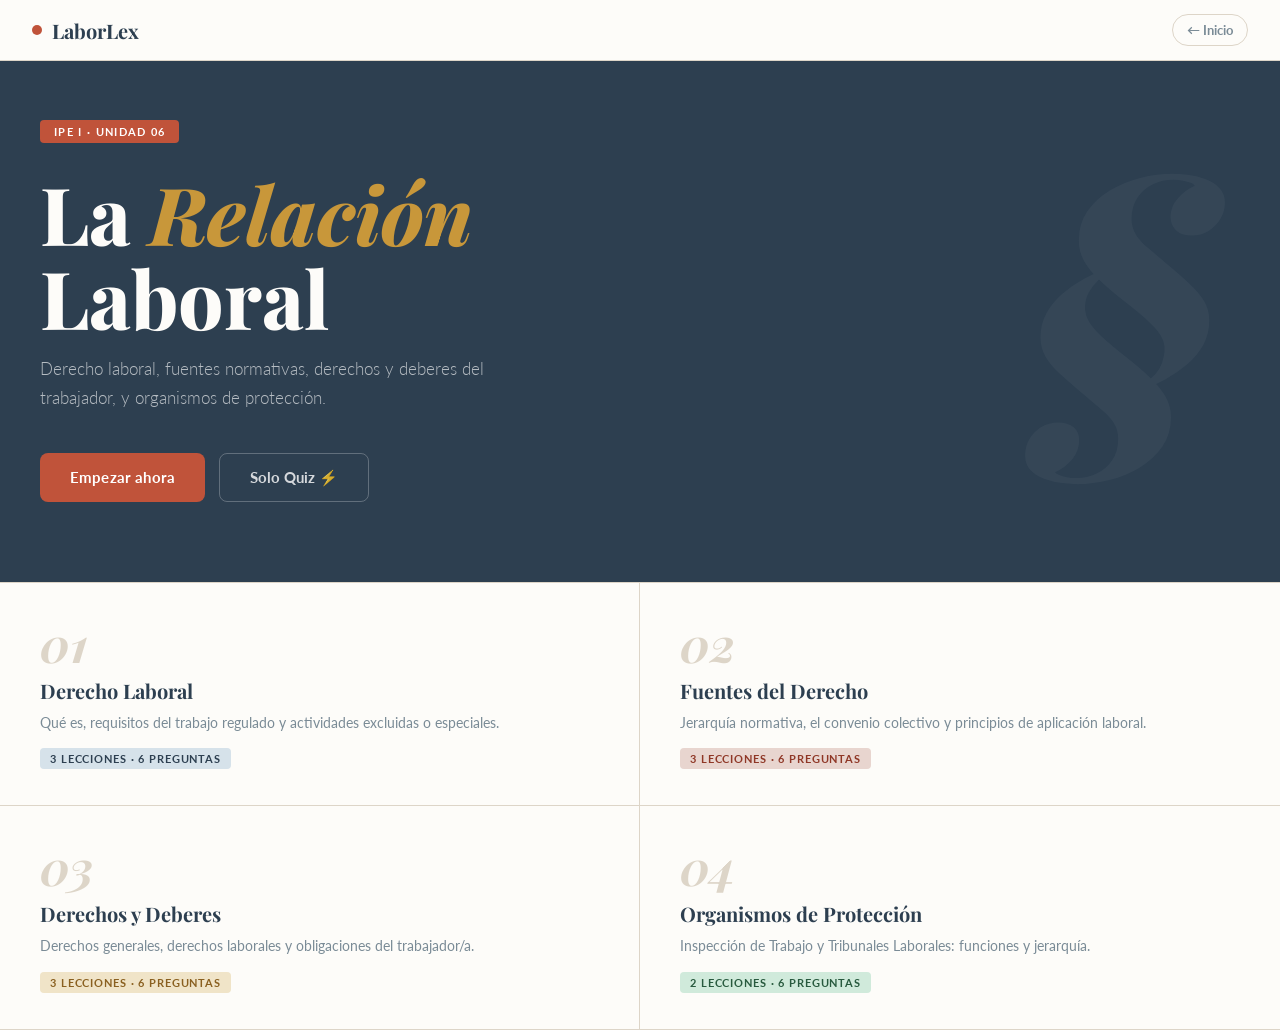
==== relacion-laboral.html @ 154d4c30 "Add files via upload" ====
<!DOCTYPE html>
<html lang="es">
<head>
<meta charset="UTF-8">
<meta name="viewport" content="width=device-width, initial-scale=1.0">
<title>LaborLex — La Relación Laboral</title>
<link href="https://fonts.googleapis.com/css2?family=Playfair+Display:ital,wght@0,700;0,800;1,700&family=Lato:wght@300;400;700&display=swap" rel="stylesheet">
<style>
  :root {
    --cream: #f5f0e8;
    --white: #fdfcf9;
    --terracotta: #c0533a;
    --terracotta-light: #e8d5cf;
    --terracotta-dark: #8f3726;
    --slate: #2d3f50;
    --slate-mid: #4a6070;
    --slate-light: #d6e2ea;
    --gold: #c8973a;
    --gold-light: #f0e4c8;
    --green: #3a7d5a;
    --green-light: #d0eadb;
    --text: #1e2a35;
    --muted: #7a8b96;
    --border: #ddd5c8;
    --radius: 12px;
  }

  *, *::before, *::after { box-sizing: border-box; margin: 0; padding: 0; }

  html, body { height: 100%; }

  body {
    font-family: 'Lato', sans-serif;
    background: var(--cream);
    color: var(--text);
    min-height: 100vh;
    overflow-x: hidden;
  }

  /* Subtle paper texture via repeating gradient */
  body::before {
    content: '';
    position: fixed; inset: 0;
    background-image: repeating-linear-gradient(
      0deg, transparent, transparent 24px,
      rgba(0,0,0,0.018) 24px, rgba(0,0,0,0.018) 25px
    );
    pointer-events: none; z-index: 0;
  }

  /* ===== SCREENS ===== */
  .screen { display: none; position: relative; z-index: 1; }

  #home.active { display: flex; flex-direction: column; }
  #mode-select.active { display: flex; flex-direction: column; align-items: center; justify-content: center; min-height: 100vh; padding: 80px 20px; }
  #topic-select.active { display: flex; flex-direction: column; align-items: center; justify-content: center; min-height: 100vh; padding: 80px 20px; }
  #lesson-screen.active { display: block; }
  #quiz-screen.active { display: block; }
  #results-screen.active { display: flex; flex-direction: column; align-items: center; justify-content: center; min-height: 100vh; padding: 80px 20px; text-align: center; }

  /* ===== NAV ===== */
  .top-nav {
    position: fixed; top: 0; left: 0; right: 0; z-index: 100;
    background: var(--white);
    border-bottom: 1px solid var(--border);
    padding: 14px 32px;
    display: flex; align-items: center; justify-content: space-between;
  }
  .nav-brand {
    font-family: 'Playfair Display', serif;
    font-size: 20px; font-weight: 700;
    color: var(--slate);
    display: flex; align-items: center; gap: 10px;
  }
  .nav-brand .brand-dot {
    width: 10px; height: 10px; border-radius: 50%;
    background: var(--terracotta);
  }
  .nav-back {
    font-size: 14px; color: var(--muted); cursor: pointer;
    background: none; border: 1px solid var(--border);
    padding: 7px 16px; border-radius: 100px;
    font-family: 'Lato', sans-serif; font-weight: 700;
    transition: all 0.15s; display: none;
  }
  .nav-back:hover { border-color: var(--terracotta); color: var(--terracotta); }
  .nav-back.visible { display: block; }
  .nav-home {
    font-size: 13px; color: var(--muted); text-decoration: none;
    border: 1px solid var(--border); padding: 7px 14px; border-radius: 100px;
    font-family: 'Lato', sans-serif; font-weight: 700;
    transition: all 0.15s; display: flex; align-items: center; gap: 6px;
  }
  .nav-home:hover { border-color: var(--terracotta); color: var(--terracotta); }

  /* ===== HOME ===== */
  #home {
    min-height: 100vh;
  }

  .home-hero {
    background: var(--slate);
    padding: 120px 40px 80px;
    color: var(--white);
    position: relative; overflow: hidden;
  }
  .home-hero::after {
    content: '§';
    position: absolute; right: 60px; top: 50%;
    transform: translateY(-50%);
    font-family: 'Playfair Display', serif;
    font-size: 320px; font-weight: 800; font-style: italic;
    color: rgba(255,255,255,0.04);
    pointer-events: none; line-height: 1;
    user-select: none;
  }
  .hero-label {
    display: inline-block;
    background: var(--terracotta);
    color: #fff; font-size: 11px; font-weight: 700;
    letter-spacing: 0.12em; text-transform: uppercase;
    padding: 5px 14px; border-radius: 4px;
    margin-bottom: 28px;
    animation: fadeUp 0.5s ease both;
  }
  .hero-title {
    font-family: 'Playfair Display', serif;
    font-size: clamp(40px, 7vw, 80px);
    font-weight: 800; line-height: 1.05;
    max-width: 700px;
    margin-bottom: 16px;
    animation: fadeUp 0.5s 0.1s ease both;
  }
  .hero-title em { font-style: italic; color: var(--gold); }
  .hero-subtitle {
    font-size: 17px; font-weight: 300;
    color: rgba(255,255,255,0.65); max-width: 480px;
    line-height: 1.7; margin-bottom: 40px;
    animation: fadeUp 0.5s 0.2s ease both;
  }
  .hero-cta {
    display: flex; gap: 14px; flex-wrap: wrap;
    animation: fadeUp 0.5s 0.3s ease both;
  }

  .btn-primary {
    background: var(--terracotta); color: #fff;
    font-family: 'Lato', sans-serif; font-size: 15px; font-weight: 700;
    padding: 14px 30px; border-radius: 8px; border: none; cursor: pointer;
    transition: background 0.15s, transform 0.15s;
    letter-spacing: 0.01em;
  }
  .btn-primary:hover { background: var(--terracotta-dark); transform: translateY(-1px); }

  .btn-outline {
    background: transparent; color: rgba(255,255,255,0.8);
    font-family: 'Lato', sans-serif; font-size: 15px; font-weight: 700;
    padding: 14px 30px; border-radius: 8px;
    border: 1px solid rgba(255,255,255,0.25); cursor: pointer;
    transition: all 0.15s;
  }
  .btn-outline:hover { border-color: rgba(255,255,255,0.6); color: #fff; }

  .home-grid {
    display: grid; grid-template-columns: repeat(2, 1fr);
    gap: 0; border-top: 1px solid var(--border);
  }
  @media(max-width: 640px) { .home-grid { grid-template-columns: 1fr; } }

  .home-topic {
    padding: 36px 40px;
    border-right: 1px solid var(--border);
    border-bottom: 1px solid var(--border);
    cursor: pointer; transition: background 0.15s;
    background: var(--white);
  }
  .home-topic:nth-child(even) { border-right: none; }
  .home-topic:hover { background: var(--cream); }

  .ht-num {
    font-family: 'Playfair Display', serif;
    font-size: 48px; font-weight: 700; font-style: italic;
    color: var(--border); line-height: 1; margin-bottom: 10px;
  }
  .ht-name {
    font-family: 'Playfair Display', serif;
    font-size: 20px; font-weight: 700;
    color: var(--slate); margin-bottom: 8px;
  }
  .ht-desc { font-size: 14px; color: var(--muted); line-height: 1.6; }
  .ht-tag {
    display: inline-block; margin-top: 14px;
    font-size: 11px; font-weight: 700; letter-spacing: 0.08em;
    text-transform: uppercase; padding: 4px 10px; border-radius: 4px;
  }

  /* ===== MODE SELECT ===== */
  .section-eyebrow {
    font-size: 11px; font-weight: 700; letter-spacing: 0.12em;
    text-transform: uppercase; color: var(--terracotta);
    margin-bottom: 14px;
  }
  .section-title {
    font-family: 'Playfair Display', serif;
    font-size: clamp(28px, 5vw, 44px); font-weight: 800;
    color: var(--slate); margin-bottom: 8px; line-height: 1.15;
  }
  .section-sub { font-size: 16px; color: var(--muted); margin-bottom: 48px; font-weight: 300; }

  .mode-cards {
    display: grid; grid-template-columns: repeat(auto-fit, minmax(260px, 1fr));
    gap: 20px; max-width: 680px; width: 100%;
  }

  .mode-card {
    background: var(--white); border: 2px solid var(--border);
    border-radius: var(--radius); padding: 36px 30px;
    cursor: pointer; text-align: left;
    transition: all 0.2s;
  }
  .mode-card:hover { transform: translateY(-4px); box-shadow: 0 16px 40px rgba(45,63,80,0.12); }
  .mode-card.learn:hover { border-color: var(--slate); }
  .mode-card.quiz:hover { border-color: var(--terracotta); }

  .mode-icon { font-size: 36px; margin-bottom: 18px; }
  .mode-name {
    font-family: 'Playfair Display', serif;
    font-size: 22px; font-weight: 700; color: var(--slate); margin-bottom: 8px;
  }
  .mode-desc { font-size: 14px; color: var(--muted); line-height: 1.7; }
  .mode-pill {
    display: inline-block; margin-top: 18px;
    font-size: 11px; font-weight: 700; letter-spacing: 0.08em;
    text-transform: uppercase; padding: 5px 12px; border-radius: 4px;
  }
  .learn .mode-pill { background: var(--slate-light); color: var(--slate); }
  .quiz .mode-pill { background: var(--terracotta-light); color: var(--terracotta-dark); }

  /* ===== TOPIC SELECT ===== */
  .topic-grid {
    display: grid; grid-template-columns: repeat(auto-fit, minmax(240px, 1fr));
    gap: 16px; max-width: 840px; width: 100%; margin-top: 0;
  }

  .topic-card {
    background: var(--white); border: 2px solid var(--border);
    border-radius: var(--radius); padding: 28px 24px;
    cursor: pointer; transition: all 0.2s; position: relative; overflow: hidden;
  }
  .topic-card::before {
    content: attr(data-num);
    position: absolute; right: 16px; bottom: 8px;
    font-family: 'Playfair Display', serif; font-size: 72px; font-weight: 800;
    color: rgba(0,0,0,0.04); line-height: 1; pointer-events: none;
    user-select: none;
  }
  .topic-card:hover { transform: translateY(-3px); box-shadow: 0 12px 32px rgba(45,63,80,0.1); }
  .topic-card[data-color="slate"]:hover { border-color: var(--slate); }
  .topic-card[data-color="terra"]:hover { border-color: var(--terracotta); }
  .topic-card[data-color="gold"]:hover { border-color: var(--gold); }
  .topic-card[data-color="green"]:hover { border-color: var(--green); }

  .tc-icon { font-size: 30px; margin-bottom: 14px; }
  .tc-name {
    font-family: 'Playfair Display', serif;
    font-size: 17px; font-weight: 700; color: var(--slate); margin-bottom: 6px;
  }
  .tc-desc { font-size: 13px; color: var(--muted); line-height: 1.6; }
  .tc-pills { display: flex; flex-wrap: wrap; gap: 6px; margin-top: 14px; }
  .tc-pill {
    font-size: 11px; padding: 3px 10px; border-radius: 4px;
    background: var(--cream); color: var(--muted); font-weight: 700;
    letter-spacing: 0.04em;
  }

  /* ===== LESSON ===== */
  #lesson-screen { padding: 90px 20px 60px; }

  .lesson-wrap { max-width: 720px; margin: 0 auto; }

  .lesson-progress-bar {
    position: fixed; top: 57px; left: 0; right: 0; z-index: 99;
    height: 4px; background: var(--border);
  }
  .lesson-progress-fill {
    height: 100%; background: var(--terracotta);
    transition: width 0.4s ease;
  }

  .lesson-meta {
    display: flex; align-items: center; justify-content: space-between;
    margin-bottom: 32px; padding-bottom: 20px;
    border-bottom: 1px solid var(--border);
  }
  .lesson-eyebrow {
    font-size: 11px; font-weight: 700; letter-spacing: 0.1em;
    text-transform: uppercase; color: var(--terracotta);
    display: flex; align-items: center; gap: 8px;
  }
  .lesson-eyebrow::before {
    content: ''; width: 20px; height: 2px; background: var(--terracotta);
    display: inline-block;
  }
  .lesson-counter { font-size: 13px; color: var(--muted); }

  .lesson-title {
    font-family: 'Playfair Display', serif;
    font-size: clamp(24px, 4vw, 36px); font-weight: 800;
    color: var(--slate); line-height: 1.2; margin-bottom: 28px;
  }

  .lesson-body { font-size: 16px; line-height: 1.85; color: #3a4a56; }
  .lesson-body p { margin-bottom: 18px; }
  .lesson-body strong { color: var(--slate); font-weight: 700; }
  .lesson-body ul { margin: 12px 0 18px 0; padding-left: 0; list-style: none; }
  .lesson-body ul li {
    padding: 6px 0 6px 22px; position: relative; font-size: 15px;
  }
  .lesson-body ul li::before {
    content: '—'; position: absolute; left: 0; color: var(--terracotta); font-weight: 700;
  }

  .callout {
    border-left: 3px solid var(--slate);
    background: var(--slate-light);
    border-radius: 0 8px 8px 0;
    padding: 16px 20px; margin: 20px 0;
    font-size: 14px; line-height: 1.7;
  }
  .callout.terra { border-color: var(--terracotta); background: var(--terracotta-light); }
  .callout.gold { border-color: var(--gold); background: var(--gold-light); }
  .callout.green { border-color: var(--green); background: var(--green-light); }
  .callout strong { display: block; margin-bottom: 4px; }

  .definition-box {
    background: var(--white); border: 1px solid var(--border);
    border-top: 3px solid var(--gold);
    border-radius: 8px; padding: 20px 24px; margin: 20px 0;
  }
  .definition-box .def-term {
    font-family: 'Playfair Display', serif; font-weight: 700;
    font-size: 16px; color: var(--slate); margin-bottom: 6px;
  }
  .definition-box .def-text { font-size: 14px; color: var(--muted); line-height: 1.7; }

  .grid-2 {
    display: grid; grid-template-columns: 1fr 1fr; gap: 12px; margin: 18px 0;
  }
  @media(max-width: 560px) { .grid-2 { grid-template-columns: 1fr; } }
  .grid-item {
    background: var(--white); border: 1px solid var(--border);
    border-radius: 8px; padding: 16px;
  }
  .grid-item .gi-label {
    font-size: 11px; font-weight: 700; letter-spacing: 0.08em;
    text-transform: uppercase; color: var(--muted); margin-bottom: 8px;
  }
  .grid-item .gi-content { font-size: 14px; line-height: 1.6; color: var(--slate); }

  .lesson-nav {
    display: flex; justify-content: space-between; align-items: center;
    margin-top: 40px; padding-top: 28px; border-top: 1px solid var(--border);
    gap: 12px;
  }
  .btn-lesson {
    font-family: 'Lato', sans-serif; font-size: 14px; font-weight: 700;
    padding: 12px 24px; border-radius: 8px; cursor: pointer; transition: all 0.15s;
  }
  .btn-lesson.prev {
    background: transparent; border: 1px solid var(--border); color: var(--muted);
  }
  .btn-lesson.prev:hover { border-color: var(--slate); color: var(--slate); }
  .btn-lesson.prev:disabled { opacity: 0.3; cursor: not-allowed; }
  .btn-lesson.next {
    background: var(--slate); border: 1px solid var(--slate); color: #fff;
  }
  .btn-lesson.next:hover { background: var(--terracotta); border-color: var(--terracotta); }
  .btn-lesson.go-quiz {
    background: var(--terracotta); border: 1px solid var(--terracotta); color: #fff;
  }
  .btn-lesson.go-quiz:hover { background: var(--terracotta-dark); border-color: var(--terracotta-dark); }

  /* ===== QUIZ ===== */
  #quiz-screen { padding: 90px 20px 60px; }
  .quiz-wrap { max-width: 680px; margin: 0 auto; }

  .quiz-header {
    display: flex; justify-content: space-between; align-items: center;
    margin-bottom: 32px; padding-bottom: 20px;
    border-bottom: 1px solid var(--border);
  }
  .quiz-topic { font-size: 13px; font-weight: 700; color: var(--muted); text-transform: uppercase; letter-spacing: 0.08em; }
  .quiz-score {
    font-family: 'Playfair Display', serif;
    font-size: 15px; font-weight: 700; color: var(--green);
  }

  .quiz-q-num {
    font-size: 12px; color: var(--muted); margin-bottom: 12px;
    font-weight: 700; letter-spacing: 0.06em; text-transform: uppercase;
  }
  .quiz-question {
    font-family: 'Playfair Display', serif;
    font-size: clamp(18px, 3vw, 24px); font-weight: 700;
    color: var(--slate); line-height: 1.4; margin-bottom: 30px;
  }

  .options { display: flex; flex-direction: column; gap: 10px; }
  .option-btn {
    background: var(--white); border: 2px solid var(--border);
    color: var(--text); font-family: 'Lato', sans-serif;
    font-size: 15px; font-weight: 400;
    padding: 14px 18px; border-radius: 8px;
    cursor: pointer; text-align: left; transition: all 0.15s;
    display: flex; align-items: flex-start; gap: 14px;
  }
  .opt-letter {
    width: 26px; height: 26px; border-radius: 4px; flex-shrink: 0;
    background: var(--cream); border: 1px solid var(--border);
    display: flex; align-items: center; justify-content: center;
    font-family: 'Playfair Display', serif; font-size: 13px; font-weight: 700;
    transition: all 0.15s;
  }
  .option-btn:hover:not(:disabled) { border-color: var(--slate); background: var(--cream); }
  .option-btn:hover:not(:disabled) .opt-letter { background: var(--slate); color: #fff; border-color: var(--slate); }
  .option-btn.correct { border-color: var(--green) !important; background: var(--green-light) !important; }
  .option-btn.correct .opt-letter { background: var(--green) !important; border-color: var(--green) !important; color: #fff !important; }
  .option-btn.wrong { border-color: var(--terracotta) !important; background: var(--terracotta-light) !important; }
  .option-btn.wrong .opt-letter { background: var(--terracotta) !important; border-color: var(--terracotta) !important; color: #fff !important; }
  .option-btn:disabled { cursor: not-allowed; }

  .feedback-box {
    margin-top: 18px; padding: 16px 20px;
    border-radius: 8px; font-size: 14px; line-height: 1.7;
    display: none; border: 1px solid;
  }
  .feedback-box.correct { background: var(--green-light); border-color: rgba(58,125,90,0.3); color: #285a3e; }
  .feedback-box.wrong { background: var(--terracotta-light); border-color: rgba(192,83,58,0.3); color: var(--terracotta-dark); }
  .feedback-box strong { display: block; margin-bottom: 4px; }

  .quiz-next-btn {
    margin-top: 22px; width: 100%;
    background: var(--slate); border: none; border-radius: 8px;
    color: #fff; font-family: 'Lato', sans-serif;
    font-size: 15px; font-weight: 700;
    padding: 15px; cursor: pointer; display: none;
    transition: background 0.15s;
  }
  .quiz-next-btn:hover { background: var(--terracotta); }

  /* ===== RESULTS ===== */
  .score-circle {
    width: 150px; height: 150px; margin: 0 auto 32px;
    position: relative;
  }
  .score-circle svg { width: 100%; height: 100%; transform: rotate(-90deg); }
  .score-circle circle { fill: none; stroke-width: 10; stroke-linecap: round; }
  .score-circle .ring-bg { stroke: var(--border); }
  .score-circle .ring-fg { stroke: var(--green); stroke-dasharray: 408; transition: stroke-dashoffset 1s ease; }
  .score-num {
    position: absolute; top: 50%; left: 50%; transform: translate(-50%, -50%);
    font-family: 'Playfair Display', serif; font-size: 32px; font-weight: 800; color: var(--slate);
  }

  .result-title {
    font-family: 'Playfair Display', serif;
    font-size: 36px; font-weight: 800; color: var(--slate); margin-bottom: 10px;
  }
  .result-sub { font-size: 16px; color: var(--muted); font-weight: 300; margin-bottom: 36px; }
  .result-actions { display: flex; gap: 14px; flex-wrap: wrap; justify-content: center; }
  .btn-result {
    font-family: 'Lato', sans-serif; font-size: 14px; font-weight: 700;
    padding: 13px 26px; border-radius: 8px; cursor: pointer; transition: all 0.15s;
  }
  .btn-result.primary { background: var(--terracotta); color: #fff; border: none; }
  .btn-result.primary:hover { background: var(--terracotta-dark); }
  .btn-result.secondary { background: transparent; border: 1px solid var(--border); color: var(--muted); }
  .btn-result.secondary:hover { border-color: var(--slate); color: var(--slate); }

  /* ===== ANIMATIONS ===== */
  @keyframes fadeUp {
    from { opacity: 0; transform: translateY(18px); }
    to { opacity: 1; transform: translateY(0); }
  }

  .anim { animation: fadeUp 0.4s ease both; }
</style>
</head>
<body>

<!-- TOP NAV -->
<nav class="top-nav">
  <div class="nav-brand"><span class="brand-dot"></span> LaborLex</div>
  <div style="display:flex;align-items:center;gap:10px">
    <a class="nav-home" href="index.html">← Inicio</a>
    <button class="nav-back" id="backBtn" onclick="goBack()">← Volver</button>
  </div>
</nav>

<!-- ===== HOME ===== -->
<div id="home" class="screen active">
  <div class="home-hero">
    <div class="hero-label">IPE I · Unidad 06</div>
    <h1 class="hero-title">La <em>Relación</em><br>Laboral</h1>
    <p class="hero-subtitle">Derecho laboral, fuentes normativas, derechos y deberes del trabajador, y organismos de protección.</p>
    <div class="hero-cta">
      <button class="btn-primary" onclick="showScreen('mode-select')">Empezar ahora</button>
      <button class="btn-outline" onclick="setMode('quiz'); showScreen('topic-select')">Solo Quiz ⚡</button>
    </div>
  </div>

  <div class="home-grid">
    <div class="home-topic" onclick="startLearnTopic(0)">
      <div class="ht-num">01</div>
      <div class="ht-name">Derecho Laboral</div>
      <p class="ht-desc">Qué es, requisitos del trabajo regulado y actividades excluidas o especiales.</p>
      <span class="ht-tag" style="background:var(--slate-light);color:var(--slate)">3 lecciones · 6 preguntas</span>
    </div>
    <div class="home-topic" onclick="startLearnTopic(1)">
      <div class="ht-num">02</div>
      <div class="ht-name">Fuentes del Derecho</div>
      <p class="ht-desc">Jerarquía normativa, el convenio colectivo y principios de aplicación laboral.</p>
      <span class="ht-tag" style="background:var(--terracotta-light);color:var(--terracotta-dark)">3 lecciones · 6 preguntas</span>
    </div>
    <div class="home-topic" onclick="startLearnTopic(2)">
      <div class="ht-num">03</div>
      <div class="ht-name">Derechos y Deberes</div>
      <p class="ht-desc">Derechos generales, derechos laborales y obligaciones del trabajador/a.</p>
      <span class="ht-tag" style="background:var(--gold-light);color:#8a6020">3 lecciones · 6 preguntas</span>
    </div>
    <div class="home-topic" onclick="startLearnTopic(3)">
      <div class="ht-num">04</div>
      <div class="ht-name">Organismos de Protección</div>
      <p class="ht-desc">Inspección de Trabajo y Tribunales Laborales: funciones y jerarquía.</p>
      <span class="ht-tag" style="background:var(--green-light);color:#285a3e">2 lecciones · 6 preguntas</span>
    </div>
  </div>
</div>

<!-- ===== MODE SELECT ===== -->
<div id="mode-select" class="screen">
  <div style="text-align:center;max-width:680px;width:100%">
    <p class="section-eyebrow">Modo de estudio</p>
    <h2 class="section-title">¿Cómo quieres<br>aprender hoy?</h2>
    <p class="section-sub">Elige tu forma de estudiar</p>
  </div>
  <div class="mode-cards">
    <div class="mode-card learn" onclick="showScreen('topic-select'); setMode('learn')">
      <div class="mode-icon">📖</div>
      <div class="mode-name">Lección + Quiz</div>
      <p class="mode-desc">Lee los apuntes interactivos paso a paso y consolida lo aprendido con preguntas al final.</p>
      <span class="mode-pill">Recomendado</span>
    </div>
    <div class="mode-card quiz" onclick="showScreen('topic-select'); setMode('quiz')">
      <div class="mode-icon">⚡</div>
      <div class="mode-name">Solo Quiz</div>
      <p class="mode-desc">Pon a prueba directamente tus conocimientos con preguntas tipo test con feedback inmediato.</p>
      <span class="mode-pill">Repaso rápido</span>
    </div>
  </div>
</div>

<!-- ===== TOPIC SELECT ===== -->
<div id="topic-select" class="screen">
  <div style="text-align:center;max-width:840px;width:100%;margin-bottom:36px">
    <p class="section-eyebrow">Selecciona un bloque</p>
    <h2 class="section-title">¿Qué tema quieres estudiar?</h2>
  </div>
  <div class="topic-grid">
    <div class="topic-card" data-color="slate" data-num="01" onclick="selectTopic(0)">
      <div class="tc-icon">⚖️</div>
      <div class="tc-name">Derecho Laboral</div>
      <p class="tc-desc">Definición, requisitos del trabajo regulado, exclusiones y relaciones especiales.</p>
      <div class="tc-pills"><span class="tc-pill">Estatuto</span><span class="tc-pill">Requisitos</span><span class="tc-pill">Exclusiones</span></div>
    </div>
    <div class="topic-card" data-color="terra" data-num="02" onclick="selectTopic(1)">
      <div class="tc-icon">🏛️</div>
      <div class="tc-name">Fuentes del Derecho</div>
      <p class="tc-desc">Jerarquía normativa, fuentes internas y externas, principios laborales específicos.</p>
      <div class="tc-pills"><span class="tc-pill">Jerarquía</span><span class="tc-pill">Convenio</span><span class="tc-pill">Principios</span></div>
    </div>
    <div class="topic-card" data-color="gold" data-num="03" onclick="selectTopic(2)">
      <div class="tc-icon">🤝</div>
      <div class="tc-name">Derechos y Deberes</div>
      <p class="tc-desc">Derechos fundamentales y laborales, obligaciones del trabajador según el E.T.</p>
      <div class="tc-pills"><span class="tc-pill">Derechos</span><span class="tc-pill">Obligaciones</span><span class="tc-pill">ET</span></div>
    </div>
    <div class="topic-card" data-color="green" data-num="04" onclick="selectTopic(3)">
      <div class="tc-icon">🔍</div>
      <div class="tc-name">Organismos de Protección</div>
      <p class="tc-desc">Inspección de Trabajo y tribunales laborales: composición, funciones y jerarquía.</p>
      <div class="tc-pills"><span class="tc-pill">Inspección</span><span class="tc-pill">Tribunales</span><span class="tc-pill">Jerarquía</span></div>
    </div>
  </div>
</div>

<!-- ===== LESSON SCREEN ===== -->
<div id="lesson-screen" class="screen">
  <div class="lesson-progress-bar"><div class="lesson-progress-fill" id="lessonFill"></div></div>
  <div class="lesson-wrap">
    <div id="lessonContent"></div>
  </div>
</div>

<!-- ===== QUIZ SCREEN ===== -->
<div id="quiz-screen" class="screen">
  <div class="lesson-progress-bar"><div class="lesson-progress-fill" id="quizFill" style="background:var(--gold)"></div></div>
  <div class="quiz-wrap">
    <div class="quiz-header">
      <span class="quiz-topic" id="quizTopic"></span>
      <span class="quiz-score" id="quizScore">✓ 0 correctas</span>
    </div>
    <div class="quiz-q-num" id="quizQNum"></div>
    <div class="quiz-question" id="quizQuestion"></div>
    <div class="options" id="quizOptions"></div>
    <div class="feedback-box" id="feedbackBox"></div>
    <button class="quiz-next-btn" id="quizNextBtn" onclick="nextQuestion()">Siguiente →</button>
  </div>
</div>

<!-- ===== RESULTS ===== -->
<div id="results-screen" class="screen">
  <div class="score-circle">
    <svg viewBox="0 0 140 140">
      <circle class="ring-bg" cx="70" cy="70" r="65"/>
      <circle class="ring-fg" id="ringFg" cx="70" cy="70" r="65"/>
    </svg>
    <div class="score-num" id="scoreNum"></div>
  </div>
  <h2 class="result-title" id="resultTitle"></h2>
  <p class="result-sub" id="resultSub"></p>
  <div class="result-actions">
    <button class="btn-result primary" onclick="repeatQuiz()">Repetir quiz</button>
    <button class="btn-result secondary" onclick="showScreen('topic-select')">Otro tema</button>
    <button class="btn-result secondary" onclick="showScreen('home')">Inicio</button>
  </div>
</div>

<script>
// ===================== DATA =====================
const topics = [
  {
    name: "Derecho Laboral",
    lessons: [
      {
        eyebrow: "Lección 1 · Derecho Laboral",
        title: "¿Qué es el Derecho del Trabajo?",
        content: `
          <p>Vivir en sociedad genera conflictos. Para evitar el caos, existen normas que regulan la convivencia: eso es el <strong>Derecho</strong>. Dentro de él, el <strong>Derecho del Trabajo</strong> surge para regular las relaciones entre trabajadores y empresas.</p>
          <div class="definition-box">
            <div class="def-term">Estatuto de los Trabajadores (E.T.)</div>
            <div class="def-text">Aprobado en 1980, es la ley básica que regula las relaciones laborales en España. Toda empresa y trabajador en régimen laboral queda sujeto a él.</div>
          </div>
          <p>Recuerda: <strong>«la ignorancia de la ley no exime de su cumplimiento»</strong>. Conocer tus derechos te hace un ciudadano/a más informado y menos manipulable.</p>
          <p>El Derecho Laboral no regula cualquier trabajo, sino solo el que cumple <strong>5 requisitos</strong> fundamentales:</p>
          <ul>
            <li><strong>Personal:</strong> lo realiza la propia persona, no puede delegarse ni heredarse.</li>
            <li><strong>Voluntario:</strong> nadie está obligado a trabajar, somos libres de elegir.</li>
            <li><strong>Dependiente:</strong> bajo el mando y supervisión del empresario/a.</li>
            <li><strong>Retribuido:</strong> a cambio de un salario. El voluntariado queda fuera.</li>
            <li><strong>Por cuenta ajena:</strong> los frutos del trabajo pertenecen a la empresa.</li>
          </ul>
          <div class="callout terra">💡 <strong>Truco para recordarlos:</strong> usa las iniciales <em>P·V·D·R·C</em> — Personal, Voluntario, Dependiente, Retribuido, Cuenta ajena.</div>
        `
      },
      {
        eyebrow: "Lección 2 · Exclusiones",
        title: "¿Qué actividades quedan fuera del Derecho Laboral?",
        content: `
          <p>El <strong>artículo 1 del E.T.</strong> excluye expresamente ciertas actividades porque no cumplen alguno de los 5 requisitos o por disposición legal expresa:</p>
          <div class="grid-2">
            <div class="grid-item">
              <div class="gi-label">Excluidas por falta de requisitos</div>
              <div class="gi-content">Trabajos de amistad o buena vecindad, voluntariado, trabajos familiares (hasta 2.º grado de parentesco).</div>
            </div>
            <div class="grid-item">
              <div class="gi-label">Excluidas por ley</div>
              <div class="gi-content">Funcionarios públicos, consejeros de sociedades, comisionistas con responsabilidad sobre el resultado, prestaciones personales obligatorias.</div>
            </div>
          </div>
          <div class="callout gold">📌 <strong>Importante:</strong> Los trabajos familiares solo pueden ser laborales si se demuestra la condición de asalariado, aunque el parentesco llegue hasta el 2.º grado.</div>
          <p>No confundas exclusión con <strong>relaciones laborales especiales</strong>: estas sí son trabajo retribuido por cuenta ajena, pero tienen normas propias distintas a las generales.</p>
          <ul>
            <li>Personal de alta dirección</li>
            <li>Empleados del hogar familiar</li>
            <li>Deportistas profesionales</li>
            <li>Artistas en espectáculos públicos</li>
            <li>Representantes de comercio</li>
            <li>Penados en instituciones penitenciarias</li>
            <li>Residentes sanitarios (MIR), entre otros</li>
          </ul>
        `
      },
      {
        eyebrow: "Lección 3 · Resumen",
        title: "Derecho Laboral: mapa completo",
        content: `
          <p>Antes de pasar al quiz, consolidemos todos los conceptos de este bloque:</p>
          <div class="callout">
            <strong>¿Qué regula el Derecho del Trabajo?</strong>
            Solo el trabajo <em>personal, voluntario, dependiente, retribuido y por cuenta ajena</em>. Si falta cualquiera de estos elementos, no hay relación laboral.
          </div>
          <div class="callout terra">
            <strong>Actividades excluidas (art. 1 E.T.)</strong>
            Funcionarios, consejeros, comisionistas con riesgo, trabajos de amistad/vecindad, trabajos familiares (salvo prueba de asalariado), prestaciones obligatorias.
          </div>
          <div class="callout gold">
            <strong>Relaciones laborales especiales</strong>
            Son laborales, pero con normativa propia: alta dirección, hogar, deportistas, artistas, representantes de comercio, MIR, penados, etc.
          </div>
          <div class="callout green">
            <strong>La norma base</strong>
            El Estatuto de los Trabajadores (1980) es la columna vertebral. Conocerlo te protege como trabajador/a frente a posibles abusos.
          </div>
          <p>¿Listo/a? Pulsa el botón para demostrar lo que has aprendido.</p>
        `
      }
    ],
    quiz: [
      {
        q: "¿Cuál de los siguientes requisitos NO es necesario para que una relación sea laboral?",
        opts: ["Que sea retribuida", "Que sea por cuenta ajena", "Que sea presencial en un centro de trabajo", "Que sea dependiente"],
        correct: 2,
        explain: "Los 5 requisitos son: personal, voluntario, dependiente, retribuido y por cuenta ajena. El lugar de prestación (presencial o teletrabajo) no es un requisito para que exista relación laboral."
      },
      {
        q: "Un estudiante realiza prácticas no remuneradas en una empresa. ¿Está protegido por el Derecho Laboral?",
        opts: ["Sí, siempre que firme un convenio de prácticas", "No, porque no cumple el requisito de ser retribuido", "Sí, si las prácticas duran más de 3 meses", "No, porque no es mayor de edad"],
        correct: 1,
        explain: "El Derecho Laboral solo protege el trabajo retribuido (a cambio de salario). Las prácticas no remuneradas quedan fuera de su ámbito, aunque puedan estar reguladas por otras normas educativas."
      },
      {
        q: "Una persona trabaja diariamente en el negocio familiar de sus padres sin cobrar salario. ¿Es una relación laboral?",
        opts: ["Sí, porque trabaja de forma regular", "No, porque es un trabajo familiar no remunerado", "Sí, si trabaja más de 20 horas semanales", "Depende del convenio colectivo aplicable"],
        correct: 1,
        explain: "Los trabajos familiares hasta el 2.º grado de consanguinidad y afinidad están excluidos del E.T. (art. 1). Solo serían laborales si se demuestra la condición de asalariado, lo que aquí no se cumple al no haber remuneración."
      },
      {
        q: "¿En qué se diferencia una 'actividad excluida' de una 'relación laboral especial'?",
        opts: ["No hay diferencia, son sinónimos", "La excluida no tiene protección laboral alguna; la especial sí, pero con normativa propia", "La especial no cobra salario", "La excluida solo afecta a los funcionarios"],
        correct: 1,
        explain: "Las actividades excluidas (funcionarios, comisionistas…) no están en el ámbito del E.T. Las relaciones especiales (deportistas, artistas, hogar…) sí son relaciones laborales, pero con una regulación específica diferente a la general."
      },
      {
        q: "¿Cuál de estos colectivos tiene una relación laboral ESPECIAL según el E.T.?",
        opts: ["Los funcionarios de carrera", "Los miembros del Consejo de Administración de una S.A.", "Los deportistas profesionales", "Los voluntarios de una ONG"],
        correct: 2,
        explain: "Los deportistas profesionales tienen una relación laboral especial regulada por RD 1006/1985. Los funcionarios y consejeros están excluidos del ámbito laboral; los voluntarios no perciben salario, por lo que tampoco tienen relación laboral."
      },
      {
        q: "¿Qué norma constituye la regulación básica de las relaciones laborales en España?",
        opts: ["La Constitución Española de 1978", "El Estatuto de los Trabajadores de 1980", "El Código Civil", "La Ley Orgánica de Libertad Sindical"],
        correct: 1,
        explain: "El Estatuto de los Trabajadores (ET), aprobado en 1980, es la norma central que regula las relaciones laborales ordinarias en España, aunque está subordinado a la Constitución y al Derecho Comunitario."
      }
    ]
  },
  {
    name: "Fuentes del Derecho",
    lessons: [
      {
        eyebrow: "Lección 1 · Jerarquía Normativa",
        title: "Las fuentes del Derecho Laboral y su jerarquía",
        content: `
          <p>Las <strong>fuentes del Derecho</strong> son las distintas formas en que se expresa la norma jurídica. En el ámbito laboral se aplican en orden de mayor a menor rango:</p>
          <div class="callout">
            <strong>Principio de jerarquía:</strong> la norma superior prevalece sobre la inferior. La inferior nunca puede empeorar lo que establece la superior.
          </div>
          <div class="callout terra">
            <strong>Principio de modernidad:</strong> la norma posterior deroga a la anterior del mismo o inferior rango.
          </div>
          <p>El orden jerárquico de las fuentes, de mayor a menor rango, es:</p>
          <ul>
            <li><strong>Derecho Comunitario Europeo</strong> (Reglamentos, Directivas, Decisiones…)</li>
            <li><strong>Constitución Española</strong></li>
            <li><strong>Tratados y Convenios Internacionales</strong> (OIT…)</li>
            <li><strong>Leyes</strong> (Orgánicas → Ordinarias → Decretos legislativos → Decretos ley)</li>
            <li><strong>Reglamentos</strong> (Decretos, Órdenes ministeriales, Resoluciones)</li>
            <li><strong>Convenio Colectivo</strong></li>
            <li><strong>Contrato de Trabajo</strong></li>
            <li><strong>Usos y Costumbres</strong> (locales y profesionales)</li>
          </ul>
          <div class="definition-box">
            <div class="def-term">OIT — Organización Internacional del Trabajo</div>
            <div class="def-text">Creada en 1919, tiene composición tripartita (Estados, empresarios y trabajadores). Su misión: mejorar las condiciones de trabajo y eliminar desigualdades entre países.</div>
          </div>
        `
      },
      {
        eyebrow: "Lección 2 · Tipos de Normas",
        title: "Leyes, reglamentos, convenio y contrato",
        content: `
          <p>Dentro de las <strong>leyes</strong> existen varios tipos según su origen y aprobación:</p>
          <div class="grid-2">
            <div class="grid-item">
              <div class="gi-label">Leyes Orgánicas</div>
              <div class="gi-content">Materias fundamentales (derechos fundamentales, EEAA, régimen electoral). Requieren mayoría absoluta (176 votos).</div>
            </div>
            <div class="grid-item">
              <div class="gi-label">Leyes Ordinarias</div>
              <div class="gi-content">El resto de materias. Se aprueban por mayoría simple de los presentes.</div>
            </div>
            <div class="grid-item">
              <div class="gi-label">Decreto Legislativo</div>
              <div class="gi-content">El Ejecutivo legisla por delegación del Parlamento. Puede ser Texto Articulado o Texto Refundido.</div>
            </div>
            <div class="grid-item">
              <div class="gi-label">Decreto Ley</div>
              <div class="gi-content">Por urgencia extraordinaria. El Parlamento debe aprobarlo en máximo 30 días.</div>
            </div>
          </div>
          <div class="callout gold">
            <strong>El Convenio Colectivo</strong> es el acuerdo entre representantes de trabajadores y empresa para regular condiciones laborales. Obliga a <em>todas</em> las empresas y trabajadores dentro de su ámbito. Si hay varios aplicables, prevalece el más posterior y el más específico.
          </div>
          <p>Por debajo del convenio está el <strong>contrato de trabajo</strong>: pacto individual que nunca puede empeorar lo establecido en el convenio. Y en último lugar, los <strong>usos y costumbres</strong> locales y profesionales, que solo se aplican si no existe norma escrita.</p>
        `
      },
      {
        eyebrow: "Lección 3 · Principios Laborales",
        title: "Principios especiales del orden laboral",
        content: `
          <p>En el Derecho Laboral, la jerarquía estricta se <strong>modera</strong> mediante cinco principios exclusivos de este ámbito que protegen al trabajador:</p>
          <div class="callout">
            <strong>In dubio pro operario</strong><br>
            Cuando una norma admite varias interpretaciones, se aplica la más favorable al trabajador/a.
          </div>
          <div class="callout terra">
            <strong>Norma mínima</strong><br>
            Las normas superiores fijan un suelo que las inferiores no pueden rebajar. El contrato no puede empeorar el convenio; el convenio no puede empeorar la ley.
          </div>
          <div class="callout gold">
            <strong>Norma más favorable</strong><br>
            Si dos normas son aplicables, se aplica la más favorable al trabajador en su conjunto y en cómputo anual, aunque sea de menor rango.
          </div>
          <div class="callout green">
            <strong>Condición más beneficiosa</strong><br>
            Los derechos ya adquiridos individualmente se mantienen aunque aparezca después una norma menos favorable.
          </div>
          <div class="callout" style="border-color:var(--slate);background:var(--slate-light)">
            <strong>Irrenunciabilidad de derechos</strong><br>
            El trabajador no puede renunciar a derechos concedidos por ley o convenio. Sí puede renunciar a lo pactado solo en su contrato individual.
          </div>
        `
      }
    ],
    quiz: [
      {
        q: "¿Qué tipo de norma europea es de aplicación obligatoria y directa en todos los Estados miembros sin necesidad de transposición?",
        opts: ["La Directiva", "El Reglamento", "La Decisión", "La Recomendación"],
        correct: 1,
        explain: "Los Reglamentos europeos son directamente aplicables en todos los Estados miembros sin necesidad de ser incorporados al ordenamiento nacional. Las Directivas, en cambio, fijan objetivos pero requieren que cada Estado las transponga mediante una ley interna."
      },
      {
        q: "¿Cuántos votos favorables son necesarios para aprobar una Ley Orgánica en el Congreso de los Diputados?",
        opts: ["La mitad más uno de los presentes", "Dos tercios del total", "176 votos (mayoría absoluta)", "La unanimidad"],
        correct: 2,
        explain: "Las Leyes Orgánicas requieren mayoría absoluta: la mitad más uno del total de diputados (350), es decir, al menos 176 votos favorables, independientemente de cuántos estén presentes en la sesión."
      },
      {
        q: "Un convenio colectivo fija 25 días de vacaciones anuales. El contrato de trabajo pactado con un empleado establece 20 días. ¿Cuántos días de vacaciones corresponden?",
        opts: ["20 días, porque así lo acordaron", "25 días, por el principio de norma mínima", "Los que diga el empresario en cada caso", "23 días como término medio"],
        correct: 1,
        explain: "Por el principio de norma mínima, el contrato de trabajo no puede empeorar lo establecido en el convenio colectivo. Los 25 días fijados en el convenio son el mínimo garantizado; el pacto contractual de 20 días es nulo en este punto."
      },
      {
        q: "¿Qué principio laboral permite aplicar una norma de rango inferior sobre una de rango superior?",
        opts: ["Principio de jerarquía", "Principio de modernidad", "Norma más favorable", "In dubio pro operario"],
        correct: 2,
        explain: "El principio de norma más favorable permite aplicar la norma más ventajosa para el trabajador aunque sea de rango inferior, siempre que se compare en su conjunto y en cómputo anual. Es una excepción al principio general de jerarquía."
      },
      {
        q: "¿Qué es un Decreto Ley?",
        opts: ["Una ley aprobada por el Senado con carácter urgente", "Una norma del Ejecutivo por razones de urgencia que el Parlamento debe ratificar en 30 días", "Un reglamento del Consejo de Ministros", "Una ley delegada aprobada a partir de una ley de bases"],
        correct: 1,
        explain: "El Decreto Ley es una norma con rango de ley que el Gobierno puede dictar por razones de extraordinaria y urgente necesidad. Debe ser sometido al Congreso en un plazo máximo de 30 días para su convalidación o derogación."
      },
      {
        q: "Un trabajador lleva años disfrutando de una paga extra de productividad que no figura en el convenio. El convenio nuevo la elimina. ¿La pierde?",
        opts: ["Sí, el convenio nuevo prevalece siempre", "No, por el principio de condición más beneficiosa", "Depende de si la empresa lo decide", "Sí, porque los usos y costumbres no son vinculantes"],
        correct: 1,
        explain: "El principio de condición más beneficiosa garantiza que los derechos adquiridos individualmente por el trabajador se mantengan, aunque una norma posterior (incluso un convenio) establezca condiciones menos favorables."
      }
    ]
  },
  {
    name: "Derechos y Deberes",
    lessons: [
      {
        eyebrow: "Lección 1 · Derechos Generales",
        title: "Derechos fundamentales del trabajador",
        content: `
          <p>Los derechos de los trabajadores/as están reconocidos en la <strong>Constitución Española</strong> y desarrollados en el <strong>Estatuto de los Trabajadores</strong>. Los más importantes son los derechos fundamentales, que tienen la máxima protección jurídica:</p>
          <ul>
            <li><strong>Derecho al trabajo</strong> y a elegir libremente profesión u oficio.</li>
            <li><strong>Derecho a la libre sindicación</strong>: afiliarse o no a un sindicato, y al que elija.</li>
            <li><strong>Derecho a la huelga</strong>: herramienta de presión colectiva ante conflictos laborales.</li>
            <li><strong>Derecho a la negociación colectiva</strong>: participar en la elaboración de convenios.</li>
            <li><strong>Derecho a la adopción de medidas de conflicto colectivo.</strong></li>
            <li><strong>Derecho de reunión</strong> en el centro de trabajo.</li>
            <li><strong>Derecho a la participación en la empresa</strong> a través de representantes.</li>
            <li><strong>Derecho a la igualdad</strong> y no discriminación.</li>
          </ul>
          <div class="callout green">
            💡 Estos derechos son <strong>irrenunciables</strong>: el trabajador no puede firmar nada que los elimine, aunque quisiera. Cualquier cláusula contractual que los suprima es nula de pleno derecho.
          </div>
        `
      },
      {
        eyebrow: "Lección 2 · Derechos Laborales",
        title: "Derechos derivados de la relación laboral",
        content: `
          <p>Además de los derechos generales, el <strong>E.T.</strong> reconoce derechos específicos que nacen con el contrato de trabajo:</p>
          <div class="callout">
            <strong>Ocupación efectiva:</strong> el trabajador tiene derecho a tareas y funciones concretas y a los medios necesarios para realizarlas. El empresario no puede dejarte «sin trabajo» como sanción informal.
          </div>
          <div class="callout terra">
            <strong>Formación y promoción profesional:</strong> derecho a crecer dentro de la empresa y a recibir formación vinculada al puesto.
          </div>
          <div class="callout gold">
            <strong>No discriminación:</strong> por sexo, estado civil, edad, raza, condición social, ideas religiosas o políticas, orientación sexual, discapacidad, lengua o afiliación sindical.
          </div>
          <div class="callout green">
            <strong>Integridad física y seguridad:</strong> el empresario debe garantizar un entorno de trabajo seguro e higiénico.
          </div>
          <div class="callout" style="border-color:var(--slate);background:var(--slate-light)">
            <strong>Intimidad y dignidad:</strong> protección frente a ofensas verbales, acoso sexual o acoso por razón de sexo.
          </div>
          <p>Y los más básicos: <strong>cobrar el salario puntualmente</strong> y poder ejercer las <strong>acciones legales</strong> derivadas del contrato.</p>
        `
      },
      {
        eyebrow: "Lección 3 · Obligaciones",
        title: "Las obligaciones del trabajador/a",
        content: `
          <p>La relación laboral genera también <strong>obligaciones</strong> para el trabajador. El incumplimiento puede ser causa de sanción disciplinaria o incluso de despido:</p>
          <ul>
            <li><strong>Cumplir con diligencia y buena fe</strong> las obligaciones del puesto de trabajo.</li>
            <li><strong>Observar las medidas de seguridad e higiene</strong> establecidas en el centro de trabajo.</li>
            <li><strong>Cumplir las órdenes del empresario</strong>, siempre que sean legales, no pongan en riesgo la salud, y se refieran a la actividad laboral.</li>
            <li><strong>No competir con el empresario</strong> para quien trabaja (pacto de no competencia).</li>
            <li><strong>Contribuir a la mejora de la productividad</strong> y demás deberes del contrato.</li>
          </ul>
          <div class="callout terra">
            ⚠️ <strong>Límite clave:</strong> el trabajador <em>no</em> está obligado a cumplir órdenes que sean ilegales, que supongan un riesgo grave para su salud, o que sean ajenas al objeto del contrato. En esos casos, puede negarse sin consecuencias disciplinarias.
          </div>
          <div class="callout gold">
            📌 <strong>Para recordar:</strong> los derechos son irrenunciables, pero las obligaciones son exigibles. El equilibrio entre ambos define una relación laboral sana y justa.
          </div>
        `
      }
    ],
    quiz: [
      {
        q: "¿Puede un trabajador firmar en su contrato que renuncia a afiliarse a cualquier sindicato?",
        opts: ["Sí, si lo firma voluntariamente", "No, porque la libre sindicación es un derecho irrenunciable", "Sí, durante el periodo de prueba", "Depende del convenio colectivo aplicable"],
        correct: 1,
        explain: "El derecho a la libre sindicación es un derecho fundamental (art. 28 CE) e irrenunciable. Cualquier cláusula contractual que lo suprima es nula de pleno derecho, aunque el trabajador la haya firmado voluntariamente."
      },
      {
        q: "¿Qué derecho ampara a un trabajador al que su empresa deja sin tareas ni funciones asignadas?",
        opts: ["Derecho a la promoción profesional", "Derecho a la ocupación efectiva", "Derecho a la intimidad", "Derecho de reunión"],
        correct: 1,
        explain: "El derecho a la ocupación efectiva garantiza que el trabajador tenga tareas y funciones concretas en su puesto. Dejar a alguien sin trabajo puede ser considerado una modificación sustancial o incluso acoso, y el trabajador puede reclamarlo."
      },
      {
        q: "Una empresa niega un ascenso a una trabajadora alegando que «las mujeres se cogen más bajas». ¿Qué derecho viola?",
        opts: ["Derecho a la formación profesional", "Derecho a la no discriminación por razón de sexo", "Derecho a la intimidad", "Derecho de huelga"],
        correct: 1,
        explain: "Esta conducta viola el derecho a la no discriminación por razón de sexo, reconocido en el E.T. y en la CE. Es discriminación directa: tomar una decisión desfavorable basándose en el sexo de la persona trabajadora."
      },
      {
        q: "Un jefe ordena a un trabajador de almacén que limpie el baño de la oficina sin equipo de protección adecuado. ¿Debe obedecer?",
        opts: ["Sí, siempre hay que obedecer al jefe", "No, porque la orden supone un riesgo para su salud sin los medios adecuados", "Sí, pero puede quejarse después", "Solo si el convenio no lo prohíbe"],
        correct: 1,
        explain: "El trabajador no está obligado a cumplir órdenes que supongan un riesgo grave para su salud o integridad física. Puede negarse legítimamente y comunicarlo a la Inspección de Trabajo si la situación persiste."
      },
      {
        q: "¿Cuál de las siguientes es una obligación del trabajador según el E.T.?",
        opts: ["Cobrar el salario puntualmente", "No competir con el empresario para quien trabaja", "Tener derecho a la ocupación efectiva", "Poder ejercer la huelga"],
        correct: 1,
        explain: "No competir con el empresario es una obligación del trabajador, no un derecho. Las otras opciones (cobro de salario, ocupación efectiva, huelga) son derechos reconocidos por el E.T. y la Constitución."
      },
      {
        q: "¿A qué se refiere el derecho a la 'integridad física' en el trabajo?",
        opts: ["A cobrar el salario íntegro sin descuentos", "A que el empresario garantice condiciones de trabajo seguras e higiénicas", "A no hacer horas extra", "A mantener el mismo puesto de trabajo durante el contrato"],
        correct: 1,
        explain: "El derecho a la integridad física implica que el empresario tiene la obligación de proporcionar un entorno de trabajo seguro e higiénico, con los medios de protección necesarios. Está vinculado a la normativa de Prevención de Riesgos Laborales."
      }
    ]
  },
  {
    name: "Organismos de Protección",
    lessons: [
      {
        eyebrow: "Lección 1 · Inspección de Trabajo",
        title: "La Inspección de Trabajo y Seguridad Social",
        content: `
          <p>La <strong>Inspección de Trabajo y Seguridad Social (ITSS)</strong> es el órgano de la Administración del Estado encargado de <strong>vigilar el cumplimiento</strong> de la legislación laboral, de prevención de riesgos, de Seguridad Social y de empleo.</p>
          <div class="callout green">
            <strong>¿Qué pueden hacer los inspectores?</strong><br>
            Entrar libremente en cualquier centro de trabajo, de día y de noche, sin previo aviso. Investigar, solicitar documentación, entrevistar a trabajadores y empresas, tomar muestras, etc.
          </div>
          <div class="callout terra">
            <strong>¿Qué pueden imponer?</strong><br>
            Actas de infracción (sanciones económicas), actas de liquidación (cuotas de SS no ingresadas), requerimientos de subsanación, e incluso <strong>paralización inmediata</strong> de trabajos cuando haya riesgo grave para la vida o salud.
          </div>
          <p>Los trabajadores pueden <strong>denunciar</strong> ante la Inspección de forma anónima y confidencial. El empresario no puede tomar represalias por ello.</p>
          <div class="definition-box">
            <div class="def-term">Acta de infracción</div>
            <div class="def-text">Documento levantado por el inspector que recoge el incumplimiento detectado y propone la sanción correspondiente según la LISOS (Ley de Infracciones y Sanciones en el Orden Social).</div>
          </div>
        `
      },
      {
        eyebrow: "Lección 2 · Tribunales Laborales",
        title: "Los tribunales que resuelven conflictos laborales",
        content: `
          <p>Cuando un conflicto entre trabajador y empresa no se resuelve por la vía extrajudicial, intervienen los <strong>Tribunales del orden social</strong>, organizados jerárquicamente de menor a mayor rango:</p>
          <div class="callout">
            <strong>1.º Juzgados de lo Social</strong><br>
            Resuelven conflictos <em>individuales y colectivos</em> dentro del ámbito provincial. Es la primera instancia para la mayoría de reclamaciones laborales.
          </div>
          <div class="callout terra">
            <strong>2.º Tribunal Superior de Justicia (TSJ) de la CC.AA.</strong><br>
            Resuelven los recursos de súplica contra resoluciones de los Juzgados de lo Social. Hay uno en cada comunidad autónoma.
          </div>
          <div class="callout gold">
            <strong>3.º Audiencia Nacional</strong><br>
            Resuelve conflictos en materia sindical y colectiva cuyo ámbito supera el de una sola provincia.
          </div>
          <div class="callout green">
            <strong>4.º Tribunal Supremo (Sala de lo Social)</strong><br>
            Resuelve los recursos de casación contra sentencias de los TSJ y de la Audiencia Nacional. Crea jurisprudencia.
          </div>
          <div class="callout" style="border-color:var(--slate);background:var(--slate-light)">
            💡 <strong>Antes de ir al juzgado</strong>, es obligatorio intentar la mediación o conciliación ante el SMAC (Servicio de Mediación, Arbitraje y Conciliación). Si no hay acuerdo, entonces se acude al Juzgado de lo Social.
          </div>
        `
      }
    ],
    quiz: [
      {
        q: "¿Quién puede denunciar irregularidades laborales ante la Inspección de Trabajo?",
        opts: ["Solo los sindicatos", "Solo el propio trabajador afectado", "Cualquier persona, incluso de forma anónima", "Solo el representante legal del trabajador"],
        correct: 2,
        explain: "Cualquier persona puede presentar una denuncia ante la Inspección de Trabajo, incluso de forma anónima. La ITSS tiene obligación de investigar y garantiza la confidencialidad del denunciante."
      },
      {
        q: "Un inspector de trabajo detecta un riesgo grave e inminente para la vida de los trabajadores. ¿Qué puede hacer?",
        opts: ["Solo levantar acta y esperar la resolución judicial", "Ordenar la paralización inmediata de los trabajos", "Informar al empresario y darle un plazo de 30 días para corregirlo", "Nada, hasta que haya una sentencia firme"],
        correct: 1,
        explain: "Cuando existe riesgo grave e inminente, la Inspección de Trabajo puede ordenar la paralización inmediata de los trabajos afectados, incluso antes de que haya sanción. Es una medida cautelar para proteger la vida e integridad de los trabajadores."
      },
      {
        q: "¿Ante qué tribunal se presenta normalmente una reclamación individual por despido improcedente?",
        opts: ["La Audiencia Nacional", "El Tribunal Supremo", "El Juzgado de lo Social", "El Tribunal Superior de Justicia de la CC.AA."],
        correct: 2,
        explain: "Los conflictos individuales (como un despido) se presentan en primera instancia ante el Juzgado de lo Social de la provincia correspondiente, que es el órgano de entrada del orden jurisdiccional social."
      },
      {
        q: "¿Qué órgano judicial crea jurisprudencia en materia laboral con sus sentencias?",
        opts: ["El Juzgado de lo Social", "El Tribunal Superior de Justicia de la CC.AA.", "La Audiencia Nacional", "El Tribunal Supremo"],
        correct: 3,
        explain: "La jurisprudencia en sentido estricto la crea el Tribunal Supremo (Sala de lo Social) mediante sus sentencias reiteradas en recursos de casación. Sus criterios son vinculantes para los tribunales inferiores."
      },
      {
        q: "¿Qué debe hacerse obligatoriamente ANTES de presentar una demanda en el Juzgado de lo Social?",
        opts: ["Contratar un abogado laboral colegiado", "Acudir al SMAC para intentar la conciliación", "Presentar una denuncia a la Inspección de Trabajo", "Comunicarlo por escrito al empresario con 15 días de antelación"],
        correct: 1,
        explain: "Con carácter previo a la demanda judicial, es obligatorio intentar la conciliación o mediación ante el SMAC (Servicio de Mediación, Arbitraje y Conciliación). Solo si no hay acuerdo puede acudirse al juzgado."
      },
      {
        q: "¿Qué tribunal resuelve un conflicto colectivo cuyo ámbito afecta a varias provincias de distintas comunidades autónomas?",
        opts: ["El Juzgado de lo Social de Madrid", "El TSJ de la comunidad más afectada", "La Audiencia Nacional", "El Tribunal Constitucional"],
        correct: 2,
        explain: "La Audiencia Nacional es competente en materia sindical y colectiva cuando el conflicto supera el ámbito de una sola provincia. Para conflictos que afecten a varias CC.AA., corresponde a la Audiencia Nacional."
      }
    ]
  }
];

// ===================== STATE =====================
let currentMode = 'learn';
let currentTopicIdx = 0;
let currentLessonIdx = 0;
let currentQuizIdx = 0;
let quizScore = 0;
let quizQuestions = [];
let navHistory = [];

// ===================== NAVIGATION =====================
function showScreen(id) {
  document.querySelectorAll('.screen').forEach(s => s.classList.remove('active'));
  document.getElementById(id).classList.add('active');
  document.getElementById('backBtn').classList.toggle('visible', id !== 'home');
  navHistory.push(id);
  window.scrollTo({ top: 0, behavior: 'instant' });
  document.documentElement.scrollTop = 0;
  document.body.scrollTop = 0;
}

function goBack() {
  navHistory.pop();
  const prev = navHistory.length ? navHistory[navHistory.length - 1] : 'home';
  navHistory.pop();
  showScreen(prev);
}

function setMode(m) { currentMode = m; }

function selectTopic(idx) {
  currentTopicIdx = idx;
  if (currentMode === 'learn') { currentLessonIdx = 0; renderLesson(); }
  else startQuiz();
}

function startLearnTopic(idx) {
  currentMode = 'learn';
  currentTopicIdx = idx;
  currentLessonIdx = 0;
  navHistory = ['home'];
  renderLesson();
}

// ===================== LESSONS =====================
function renderLesson() {
  showScreen('lesson-screen');
  const topic = topics[currentTopicIdx];
  const lesson = topic.lessons[currentLessonIdx];
  const total = topic.lessons.length;
  const pct = ((currentLessonIdx + 1) / (total + 1)) * 100;
  const isLast = currentLessonIdx === total - 1;

  document.getElementById('lessonFill').style.width = pct + '%';

  document.getElementById('lessonContent').innerHTML = `
    <div class="lesson-meta anim">
      <span class="lesson-eyebrow">${lesson.eyebrow}</span>
      <span class="lesson-counter">Lección ${currentLessonIdx + 1} de ${total}</span>
    </div>
    <h2 class="lesson-title anim">${lesson.title}</h2>
    <div class="lesson-body anim">${lesson.content}</div>
    <div class="lesson-nav anim">
      <button class="btn-lesson prev" onclick="prevLesson()" ${currentLessonIdx === 0 ? 'disabled' : ''}>← Anterior</button>
      <button class="btn-lesson ${isLast ? 'go-quiz' : 'next'}" onclick="${isLast ? 'startQuiz()' : 'nextLesson()'}">
        ${isLast ? '✏️ Ir al Quiz' : 'Siguiente →'}
      </button>
    </div>
  `;
}

function nextLesson() { currentLessonIdx++; renderLesson(); }
function prevLesson() { if (currentLessonIdx > 0) { currentLessonIdx--; renderLesson(); } }

// ===================== QUIZ =====================
function startQuiz() {
  currentQuizIdx = 0;
  quizScore = 0;
  quizQuestions = [...topics[currentTopicIdx].quiz];
  renderQuestion();
}

function renderQuestion() {
  showScreen('quiz-screen');
  const q = quizQuestions[currentQuizIdx];
  const total = quizQuestions.length;
  const pct = (currentQuizIdx / total) * 100;

  document.getElementById('quizFill').style.width = pct + '%';
  document.getElementById('quizTopic').textContent = topics[currentTopicIdx].name;
  document.getElementById('quizScore').textContent = `✓ ${quizScore} correcta${quizScore !== 1 ? 's' : ''}`;
  document.getElementById('quizQNum').textContent = `Pregunta ${currentQuizIdx + 1} de ${total}`;
  document.getElementById('quizQuestion').textContent = q.q;
  document.getElementById('feedbackBox').style.display = 'none';
  document.getElementById('quizNextBtn').style.display = 'none';

  const letters = ['A','B','C','D'];
  document.getElementById('quizOptions').innerHTML = q.opts.map((opt, i) => `
    <button class="option-btn" onclick="answerQ(${i})">
      <span class="opt-letter">${letters[i]}</span>
      <span>${opt}</span>
    </button>
  `).join('');
}

function answerQ(idx) {
  const q = quizQuestions[currentQuizIdx];
  const btns = document.querySelectorAll('.option-btn');
  btns.forEach(b => b.disabled = true);

  const ok = idx === q.correct;
  if (ok) quizScore++;

  btns[idx].classList.add(ok ? 'correct' : 'wrong');
  if (!ok) btns[q.correct].classList.add('correct');

  const fb = document.getElementById('feedbackBox');
  fb.className = 'feedback-box ' + (ok ? 'correct' : 'wrong');
  fb.innerHTML = `<strong>${ok ? '✅ ¡Correcto!' : '❌ Incorrecto.'}</strong>${q.explain}`;
  fb.style.display = 'block';

  document.getElementById('quizScore').textContent = `✓ ${quizScore} correcta${quizScore !== 1 ? 's' : ''}`;

  const nextBtn = document.getElementById('quizNextBtn');
  const isLast = currentQuizIdx === quizQuestions.length - 1;
  nextBtn.textContent = isLast ? '📊 Ver resultados' : 'Siguiente →';
  nextBtn.style.display = 'block';
}

function nextQuestion() {
  currentQuizIdx++;
  if (currentQuizIdx >= quizQuestions.length) showResults();
  else renderQuestion();
}

// ===================== RESULTS =====================
function showResults() {
  showScreen('results-screen');
  const total = quizQuestions.length;
  const pct = Math.round((quizScore / total) * 100);
  const circumference = 2 * Math.PI * 65;
  const offset = circumference - (pct / 100) * circumference;

  document.getElementById('scoreNum').textContent = `${quizScore}/${total}`;
  const ring = document.getElementById('ringFg');
  ring.style.strokeDashoffset = circumference;
  ring.style.stroke = pct >= 66 ? 'var(--green)' : pct >= 33 ? 'var(--gold)' : 'var(--terracotta)';
  setTimeout(() => { ring.style.strokeDashoffset = offset; }, 100);

  let title, sub;
  if (pct === 100) { title = '¡Sobresaliente! 🏆'; sub = 'Dominas este bloque a la perfección.'; }
  else if (pct >= 66) { title = '¡Muy bien! 👏'; sub = 'Buen resultado. Repasa los conceptos que fallaste.'; }
  else if (pct >= 33) { title = 'Sigue practicando 💪'; sub = 'Hay conceptos que afianzar. Vuelve a las lecciones.'; }
  else { title = 'A repasar 📖'; sub = 'Te recomendamos leer las lecciones antes de repetir el quiz.'; }

  document.getElementById('resultTitle').textContent = title;
  document.getElementById('resultSub').textContent = sub;
}

function repeatQuiz() { startQuiz(); }
</script>
</body>
</html>
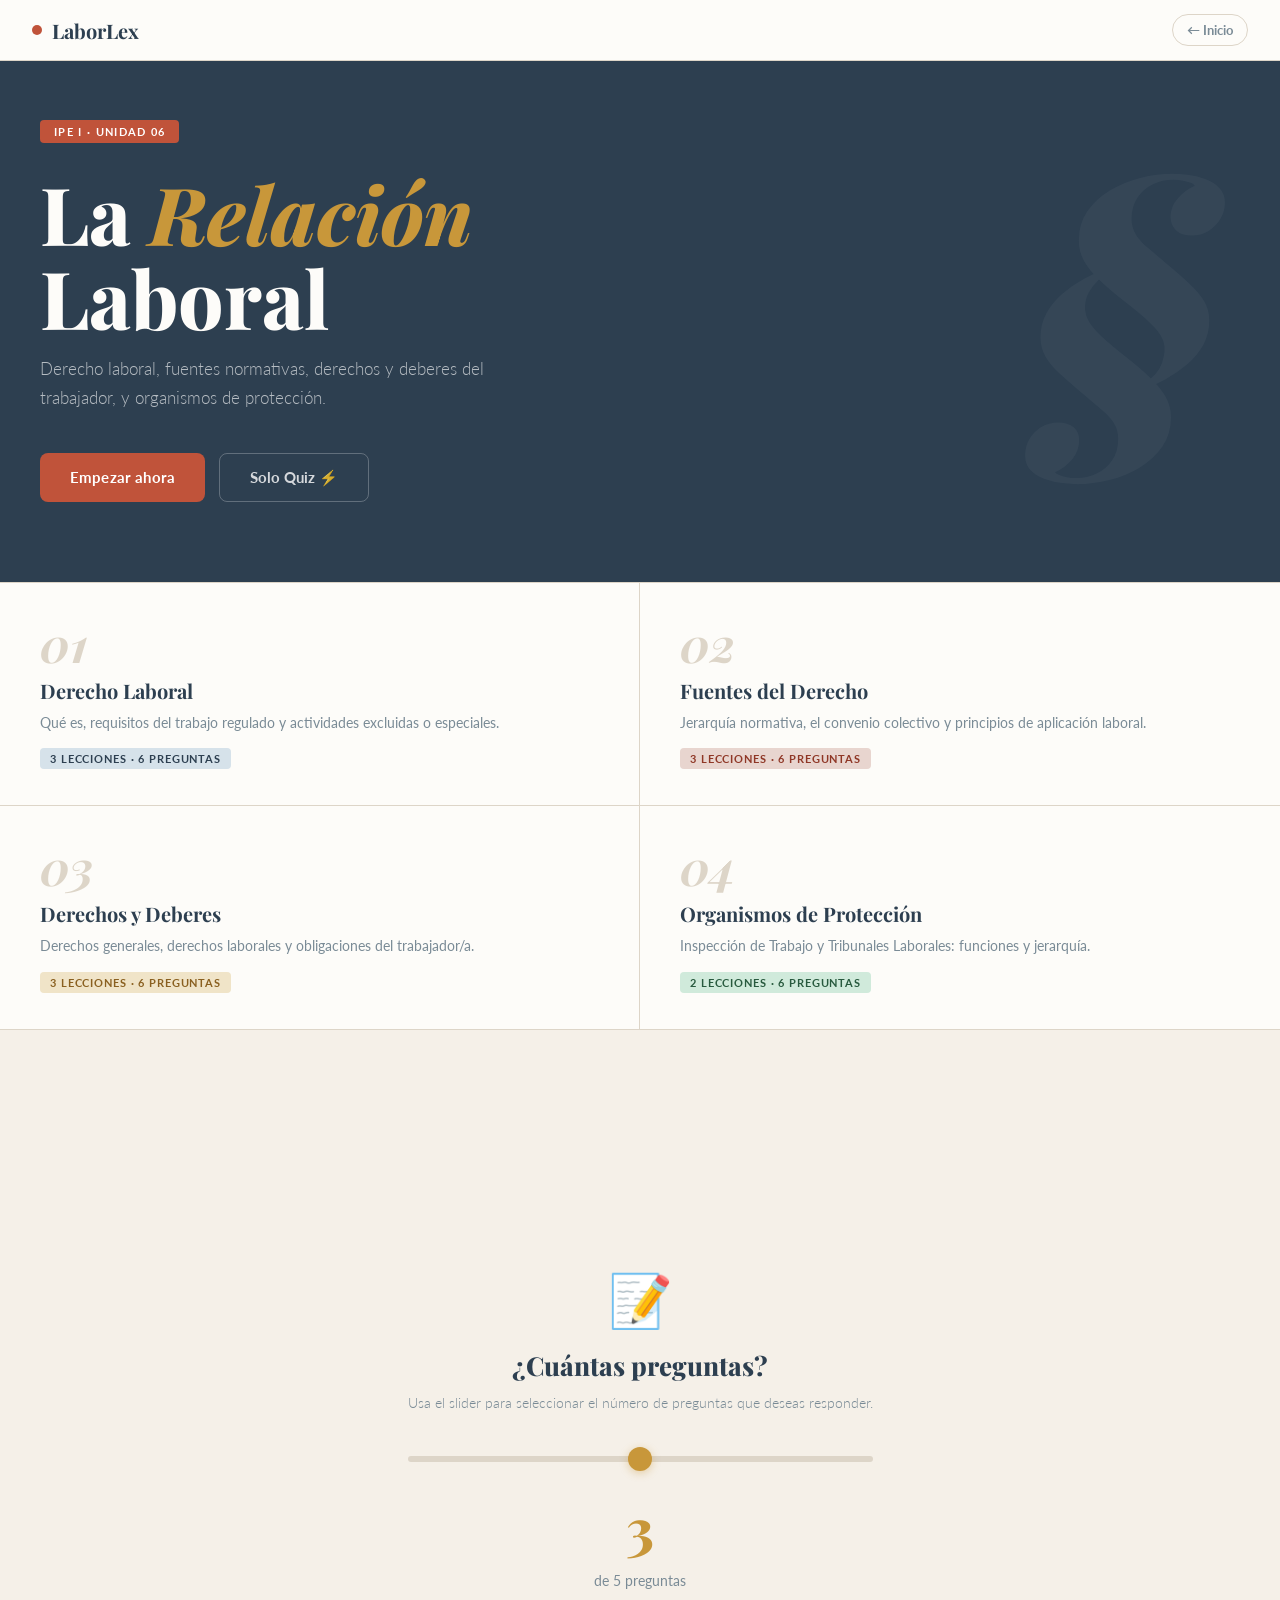
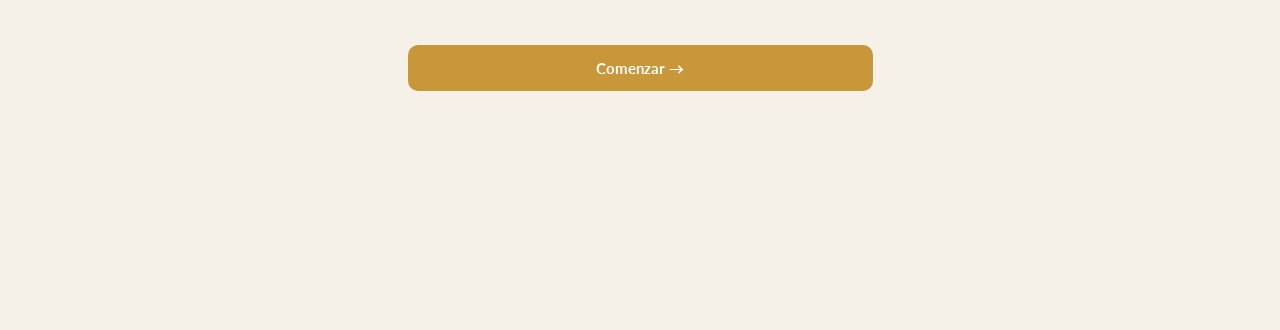
==== commit 71bdeabf: "Corregir fórmulas de calculadoras de SS y mejorar presentación de cálculos - Corregir fórmula IT AT/" ====
--- a/relacion-laboral.html
+++ b/relacion-laboral.html
@@ -602,6 +602,27 @@
   </div>
 </div>
 
+<!-- ===== QUESTION COUNT SELECT ===== -->
+<div id="question-count-screen" class="screen" style="display:flex;align-items:center;justify-content:center;min-height:100vh;padding:40px 20px">
+  <div style="text-align:center;max-width:480px">
+    <div style="font-size:52px;margin-bottom:16px">📝</div>
+    <h2 style="font-family:'Playfair Display',serif;font-size:26px;font-weight:800;color:var(--slate);margin-bottom:8px">¿Cuántas preguntas?</h2>
+    <p style="font-size:14px;color:var(--muted);font-weight:300;line-height:1.7;margin-bottom:32px">Usa el slider para seleccionar el número de preguntas que deseas responder.</p>
+    <div style="margin:32px 0">
+      <input id="questionSlider" type="range" min="1" max="5" value="3" style="width:100%;height:6px;border-radius:3px;background:var(--border);outline:none;cursor:pointer;-webkit-appearance:none;appearance:none"/>
+      <style>
+        #questionSlider::-webkit-slider-thumb{appearance:none;width:24px;height:24px;border-radius:50%;background:var(--gold);cursor:pointer;box-shadow:0 2px 8px rgba(200,151,58,0.4)}
+        #questionSlider::-moz-range-thumb{width:24px;height:24px;border-radius:50%;background:var(--gold);cursor:pointer;border:none;box-shadow:0 2px 8px rgba(200,151,58,0.4)}
+      </style>
+      <div style="text-align:center;margin-top:24px">
+        <div id="sliderValue" style="font-family:'Playfair Display',serif;font-size:56px;font-weight:800;color:var(--gold)">3</div>
+        <div id="sliderLabel" style="font-size:14px;color:var(--muted);margin-top:8px">de 5 preguntas</div>
+      </div>
+    </div>
+    <button onclick="selectQuestionCountValue()" style="width:100%;padding:14px;border:none;border-radius:10px;background:var(--gold);color:#fff;font-family:'Lato',sans-serif;font-size:15px;font-weight:700;cursor:pointer;transition:background .15s;margin-top:24px">Comenzar →</button>
+  </div>
+</div>
+
 <!-- ===== QUIZ SCREEN ===== -->
 <div id="quiz-screen" class="screen">
   <div class="lesson-progress-bar"><div class="lesson-progress-fill" id="quizFill" style="background:var(--gold)"></div></div>
@@ -1086,6 +1107,7 @@
 let currentQuizIdx = 0;
 let quizScore = 0;
 let quizQuestions = [];
+let quizQCount = null;
 let navHistory = [];
 
 // ===================== NAVIGATION =====================
@@ -1093,6 +1115,7 @@
   document.querySelectorAll('.screen').forEach(s => s.classList.remove('active'));
   document.getElementById(id).classList.add('active');
   document.getElementById('backBtn').classList.toggle('visible', id !== 'home');
+  if (id === 'topic-select' || id === 'home') quizQCount = null;
   navHistory.push(id);
   window.scrollTo({ top: 0, behavior: 'instant' });
   document.documentElement.scrollTop = 0;
@@ -1154,9 +1177,40 @@
 
 // ===================== QUIZ =====================
 function startQuiz() {
+  if (quizQCount === null) {
+    showScreen('question-count-screen');
+    const totalQ = topics[currentTopicIdx].quiz.length;
+    const slider = document.getElementById('questionSlider');
+    slider.max = totalQ;
+    slider.value = Math.ceil(totalQ / 2);
+    updateSliderDisplay();
+    return;
+  }
   currentQuizIdx = 0;
   quizScore = 0;
-  quizQuestions = [...topics[currentTopicIdx].quiz];
+  let allQuestions = [...topics[currentTopicIdx].quiz];
+  quizQuestions = quizQCount === allQuestions.length ? allQuestions : allQuestions.slice(0, quizQCount);
+  renderQuestion();
+}
+
+function updateSliderDisplay() {
+  const slider = document.getElementById('questionSlider');
+  const totalQ = topics[currentTopicIdx].quiz.length;
+  document.getElementById('sliderValue').textContent = slider.value;
+  document.getElementById('sliderLabel').textContent = 'de ' + totalQ + ' preguntas';
+}
+
+function selectQuestionCountValue() {
+  const slider = document.getElementById('questionSlider');
+  setQuestionCount(parseInt(slider.value));
+}
+
+function setQuestionCount(count) {
+  const allQuestions = topics[currentTopicIdx].quiz;
+  quizQCount = count === -1 ? allQuestions.length : Math.min(count, allQuestions.length);
+  currentQuizIdx = 0;
+  quizScore = 0;
+  quizQuestions = quizQCount === allQuestions.length ? allQuestions : allQuestions.slice(0, quizQCount);
   renderQuestion();
 }
 
@@ -1237,7 +1291,15 @@
   document.getElementById('resultSub').textContent = sub;
 }
 
-function repeatQuiz() { startQuiz(); }
+function repeatQuiz() { quizQCount = null; startQuiz(); }
+
+// Event listener para el slider
+document.addEventListener('DOMContentLoaded', function() {
+  const slider = document.getElementById('questionSlider');
+  if (slider) {
+    slider.addEventListener('input', updateSliderDisplay);
+  }
+});
 </script>
 </body>
 </html>
